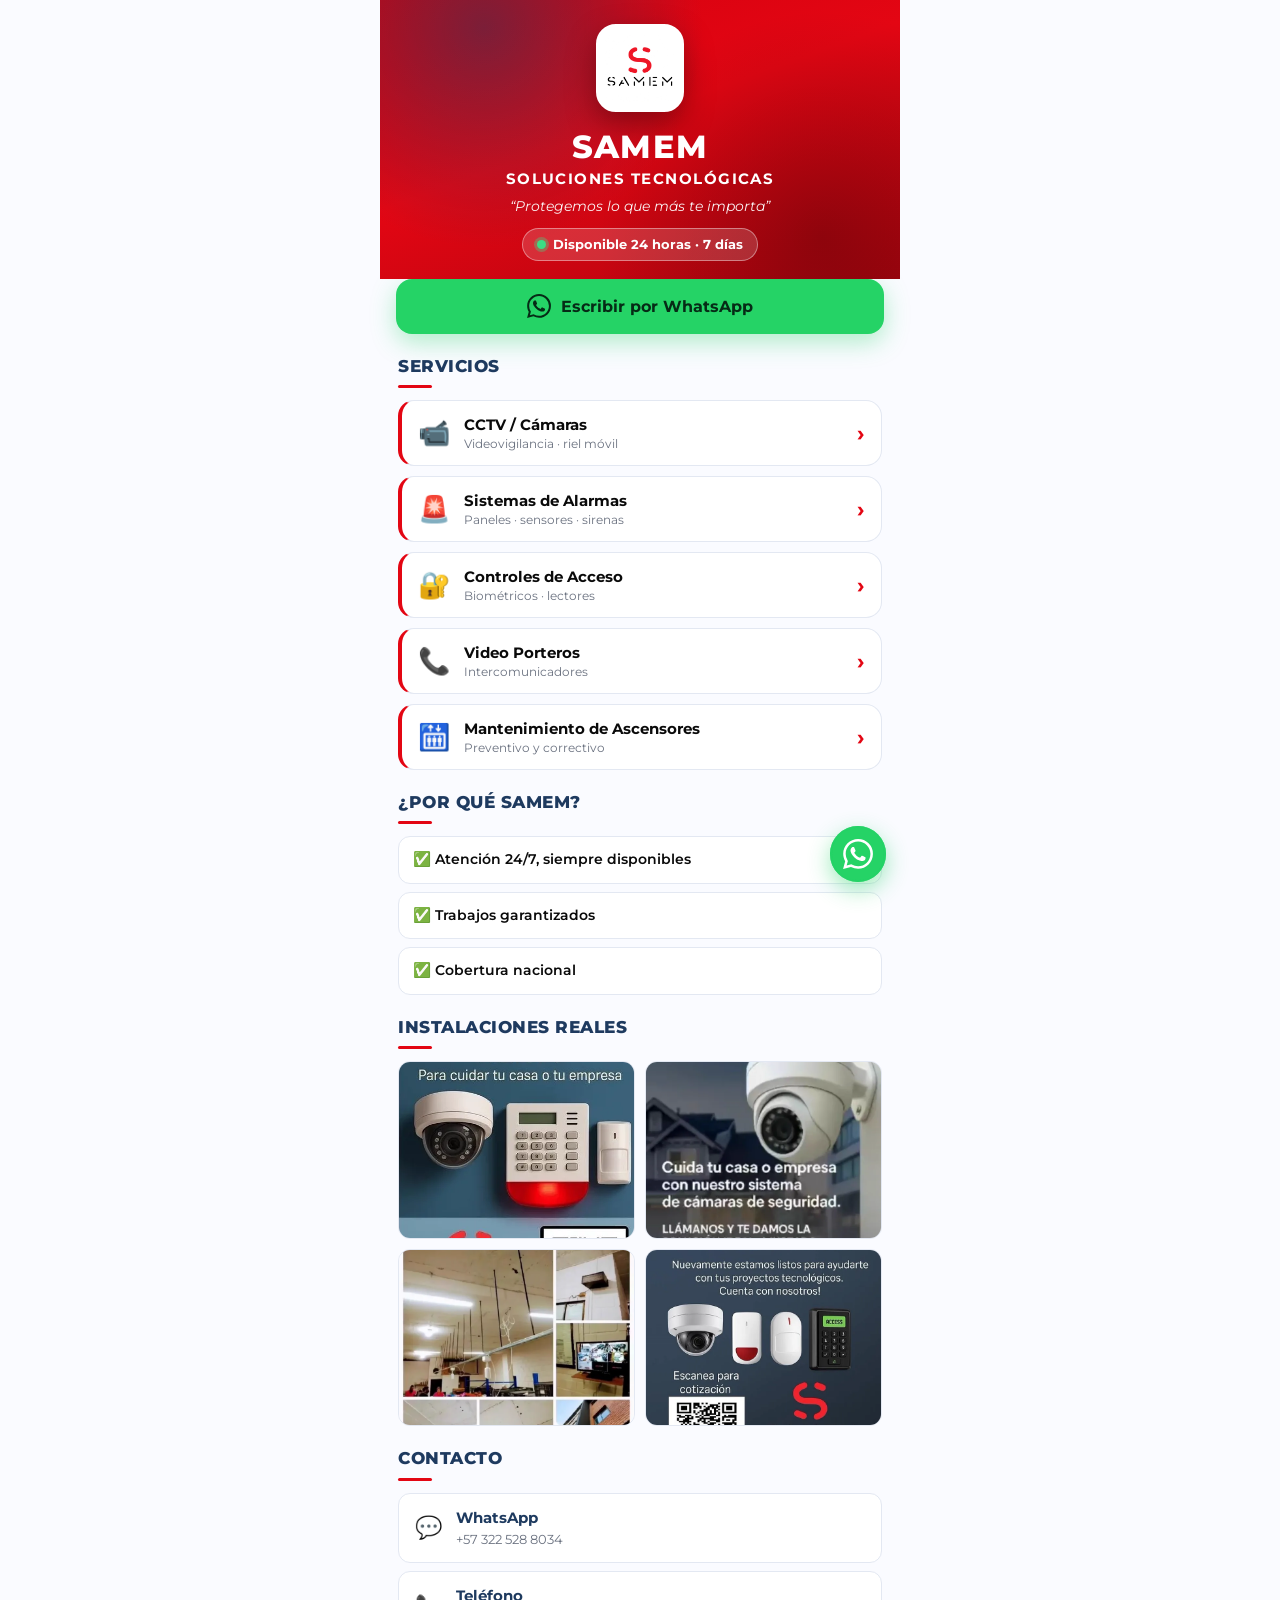
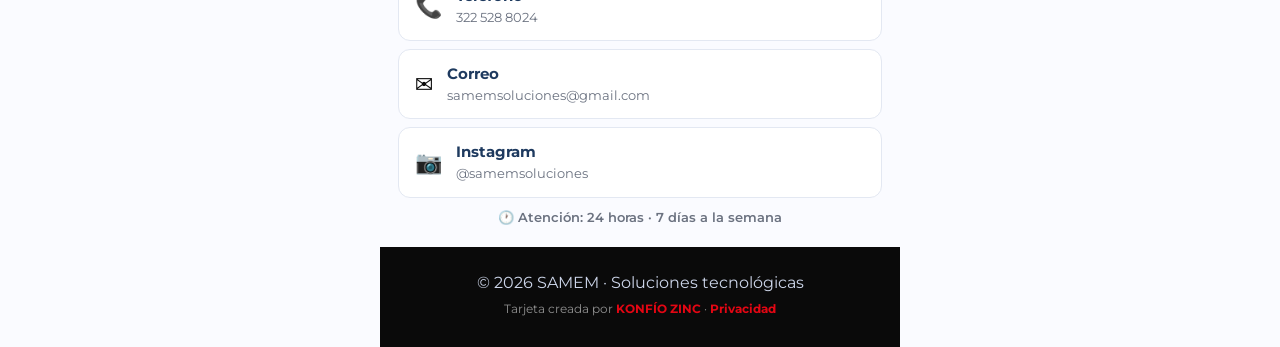
==== index.html @ 42a8dbe1 "feat: tarjeta Elite SAMEM (seguridad electronica)" ====
<!DOCTYPE html>
<html lang="es-CO">
<head>
<meta charset="UTF-8">
<meta name="viewport" content="width=device-width, initial-scale=1.0">
<meta name="theme-color" content="#E30613">
<title>SAMEM · CCTV, Alarmas, Control de Acceso y Ascensores</title>
<meta name="description" content="SAMEM: Soluciones en seguridad electrónica. CCTV, alarmas, control de acceso, video porteros y mantenimiento de ascensores. Cobertura nacional. Atención 24 horas.">
<meta name="author" content="SAMEM">
<meta name="robots" content="index, follow, max-image-preview:large">
<link rel="canonical" href="https://konfiozinc.github.io/samem/">

<!-- Open Graph -->
<meta property="og:type" content="website">
<meta property="og:site_name" content="SAMEM">
<meta property="og:locale" content="es_CO">
<meta property="og:url" content="https://konfiozinc.github.io/samem/">
<meta property="og:title" content="SAMEM · Seguridad electrónica y soluciones tecnológicas">
<meta property="og:description" content="CCTV, alarmas, control de acceso, video porteros y mantenimiento de ascensores. Cobertura nacional. Atención 24 horas.">
<meta property="og:image" content="https://konfiozinc.github.io/samem/assets/img/og-samem.png">
<meta property="og:image:width" content="1200">
<meta property="og:image:height" content="630">
<meta property="og:image:alt" content="SAMEM — Soluciones tecnológicas en seguridad electrónica">

<!-- Twitter -->
<meta name="twitter:card" content="summary_large_image">
<meta name="twitter:title" content="SAMEM · Seguridad electrónica y soluciones tecnológicas">
<meta name="twitter:description" content="CCTV, alarmas, control de acceso, video porteros y mantenimiento de ascensores. Atención 24 horas.">
<meta name="twitter:image" content="https://konfiozinc.github.io/samem/assets/img/og-samem.png">

<!-- PWA -->
<link rel="manifest" href="manifest.json">
<link rel="icon" type="image/png" href="assets/img/favicon-64.png">
<link rel="apple-touch-icon" href="assets/img/apple-touch-180.png">

<!-- JSON-LD -->
<script type="application/ld+json">
{
  "@context": "https://schema.org",
  "@type": "ProfessionalService",
  "name": "SAMEM",
  "description": "Soluciones en seguridad electrónica: CCTV, alarmas, control de acceso, video porteros y mantenimiento de ascensores.",
  "telephone": "+573225288034",
  "email": "samemsoluciones@gmail.com",
  "url": "https://konfiozinc.github.io/samem/",
  "image": "https://konfiozinc.github.io/samem/assets/img/logo.jpeg",
  "priceRange": "$$",
  "areaServed": { "@type": "Country", "name": "Colombia" },
  "openingHoursSpecification": { "@type": "OpeningHoursSpecification", "dayOfWeek": ["Monday","Tuesday","Wednesday","Thursday","Friday","Saturday","Sunday"], "opens": "00:00", "closes": "23:59" },
  "sameAs": ["https://www.instagram.com/samemsoluciones"]
}
</script>

<link rel="preconnect" href="https://fonts.googleapis.com">
<link rel="preconnect" href="https://fonts.gstatic.com" crossorigin>
<link href="https://fonts.googleapis.com/css2?family=Montserrat:wght@400;500;600;700;800&display=swap" rel="stylesheet">
<link rel="stylesheet" href="styles.css">
</head>
<body>
<a class="skip-link" href="#contenido">Saltar al contenido</a>

<main id="contenido" class="contenedor">
  <!-- ═══ HERO ═══ -->
  <header class="hero">
    <img class="logo" src="assets/img/logo.jpeg" alt="Logo de SAMEM" width="88" height="88" decoding="async">
    <h1 class="nombre">SAMEM</h1>
    <p class="tagline">Soluciones tecnológicas</p>
    <p class="lema">“Protegemos lo que más te importa”</p>
    <span class="estado"><span class="punto" aria-hidden="true"></span> Disponible 24 horas · 7 días</span>
  </header>

  <!-- ═══ CTA WhatsApp ═══ -->
  <a class="cta-wa" href="https://wa.me/573225288034?text=Hola%20Johnatan%2C%20quiero%20informaci%C3%B3n%20sobre%20los%20servicios%20de%20SAMEM" target="_blank" rel="noopener">
    <svg viewBox="0 0 24 24" aria-hidden="true"><path d="M17.472 14.382c-.297-.149-1.758-.867-2.03-.967-.273-.099-.471-.148-.67.15-.197.297-.767.966-.94 1.164-.173.199-.347.223-.644.075-.297-.15-1.255-.463-2.39-1.475-.883-.788-1.48-1.761-1.653-2.059-.173-.297-.018-.458.13-.606.134-.133.298-.347.446-.52.149-.174.198-.298.298-.497.099-.198.05-.371-.025-.52-.075-.149-.669-1.612-.916-2.207-.242-.579-.487-.5-.669-.51-.173-.008-.371-.01-.57-.01-.198 0-.52.074-.792.372-.272.297-1.04 1.016-1.04 2.479 0 1.462 1.065 2.875 1.213 3.074.149.198 2.096 3.2 5.077 4.487.709.306 1.262.489 1.694.625.712.227 1.36.195 1.871.118.571-.085 1.758-.719 2.006-1.413.248-.694.248-1.289.173-1.413-.074-.124-.272-.198-.57-.347m-5.421 7.403h-.004a9.87 9.87 0 01-5.031-1.378l-.361-.214-3.741.982.998-3.648-.235-.374a9.86 9.86 0 01-1.51-5.26c.001-5.45 4.436-9.884 9.888-9.884 2.64 0 5.122 1.03 6.988 2.898a9.825 9.825 0 012.893 6.994c-.003 5.45-4.437 9.884-9.885 9.884m8.413-18.297A11.815 11.815 0 0012.05 0C5.495 0 .16 5.335.157 11.892c0 2.096.547 4.142 1.588 5.945L.057 24l6.305-1.654a11.882 11.882 0 005.683 1.448h.005c6.554 0 11.89-5.335 11.893-11.893a11.821 11.821 0 00-3.48-8.413z"/></svg>
    Escribir por WhatsApp
  </a>

  <!-- ═══ SERVICIOS ═══ -->
  <section class="seccion" aria-labelledby="titulo-servicios">
    <h2 id="titulo-servicios" class="titulo">Servicios</h2>
    <div class="servicios">
      <button class="servicio" type="button" data-servicio="cctv">
        <span class="ico" aria-hidden="true">📹</span>
        <span class="txt"><strong>CCTV / Cámaras</strong><small>Videovigilancia · riel móvil</small></span>
        <span class="chev" aria-hidden="true">›</span>
      </button>
      <button class="servicio" type="button" data-servicio="alarma">
        <span class="ico" aria-hidden="true">🚨</span>
        <span class="txt"><strong>Sistemas de Alarmas</strong><small>Paneles · sensores · sirenas</small></span>
        <span class="chev" aria-hidden="true">›</span>
      </button>
      <button class="servicio" type="button" data-servicio="acceso">
        <span class="ico" aria-hidden="true">🔐</span>
        <span class="txt"><strong>Controles de Acceso</strong><small>Biométricos · lectores</small></span>
        <span class="chev" aria-hidden="true">›</span>
      </button>
      <button class="servicio" type="button" data-servicio="portero">
        <span class="ico" aria-hidden="true">📞</span>
        <span class="txt"><strong>Video Porteros</strong><small>Intercomunicadores</small></span>
        <span class="chev" aria-hidden="true">›</span>
      </button>
      <button class="servicio" type="button" data-servicio="ascensor">
        <span class="ico" aria-hidden="true">🛗</span>
        <span class="txt"><strong>Mantenimiento de Ascensores</strong><small>Preventivo y correctivo</small></span>
        <span class="chev" aria-hidden="true">›</span>
      </button>
    </div>
  </section>

  <!-- ═══ POR QUÉ ELEGIRNOS ═══ -->
  <section class="seccion" aria-labelledby="titulo-porque">
    <h2 id="titulo-porque" class="titulo">¿Por qué SAMEM?</h2>
    <ul class="porque">
      <li>✅ Atención 24/7, siempre disponibles</li>
      <li>✅ Trabajos garantizados</li>
      <li>✅ Cobertura nacional</li>
    </ul>
  </section>

  <!-- ═══ GALERÍA ═══ -->
  <section class="seccion" aria-labelledby="titulo-galeria">
    <h2 id="titulo-galeria" class="titulo">Instalaciones reales</h2>
    <div class="galeria">
      <img src="assets/img/servicio-cctv.webp" alt="Instalación de cámaras de seguridad SAMEM" loading="lazy" width="800" height="600">
      <img src="assets/img/servicio-alarma.webp" alt="Sistema de alarmas SAMEM" loading="lazy" width="800" height="600">
      <img src="assets/img/servicio-acceso.webp" alt="Control de acceso SAMEM" loading="lazy" width="800" height="600">
      <img src="assets/img/servicio-portero.webp" alt="Video portero SAMEM" loading="lazy" width="800" height="600">
    </div>
  </section>

  <!-- ═══ CONTACTO ═══ -->
  <section class="seccion" aria-labelledby="titulo-contacto">
    <h2 id="titulo-contacto" class="titulo">Contacto</h2>
    <div class="contacto">
      <a class="fila" href="https://wa.me/573225288034?text=Hola%20Johnatan%2C%20quiero%20informaci%C3%B3n%20sobre%20los%20servicios%20de%20SAMEM" target="_blank" rel="noopener">
        <span class="ico" aria-hidden="true">💬</span><span><strong>WhatsApp</strong><small>+57 322 528 8034</small></span>
      </a>
      <a class="fila" href="tel:+573225288024">
        <span class="ico" aria-hidden="true">📞</span><span><strong>Teléfono</strong><small>322 528 8024</small></span>
      </a>
      <a class="fila" href="mailto:samemsoluciones@gmail.com">
        <span class="ico" aria-hidden="true">✉️</span><span><strong>Correo</strong><small>samemsoluciones@gmail.com</small></span>
      </a>
      <a class="fila" href="https://www.instagram.com/samemsoluciones" target="_blank" rel="noopener">
        <span class="ico" aria-hidden="true">📷</span><span><strong>Instagram</strong><small>@samemsoluciones</small></span>
      </a>
    </div>
    <p class="horario">🕐 Atención: 24 horas · 7 días a la semana</p>
  </section>

  <!-- ═══ FOOTER ═══ -->
  <footer class="footer">
    <p>© <span id="anio"></span> SAMEM · Soluciones tecnológicas</p>
    <p class="konfio">Tarjeta creada por <a href="https://konfiozinc.github.io/card/" target="_blank" rel="noopener">KONFÍO ZINC</a> · <a href="privacidad.html">Privacidad</a></p>
  </footer>
</main>

<!-- ═══ WHATSAPP FLOTANTE ═══ -->
<div class="wa-ancla">
  <a class="wa" href="https://wa.me/573225288034?text=Hola%20Johnatan%2C%20quiero%20informaci%C3%B3n%20sobre%20los%20servicios%20de%20SAMEM" target="_blank" rel="noopener" aria-label="Contactar por WhatsApp">
    <svg viewBox="0 0 24 24" aria-hidden="true"><path d="M17.472 14.382c-.297-.149-1.758-.867-2.03-.967-.273-.099-.471-.148-.67.15-.197.297-.767.966-.94 1.164-.173.199-.347.223-.644.075-.297-.15-1.255-.463-2.39-1.475-.883-.788-1.48-1.761-1.653-2.059-.173-.297-.018-.458.13-.606.134-.133.298-.347.446-.52.149-.174.198-.298.298-.497.099-.198.05-.371-.025-.52-.075-.149-.669-1.612-.916-2.207-.242-.579-.487-.5-.669-.51-.173-.008-.371-.01-.57-.01-.198 0-.52.074-.792.372-.272.297-1.04 1.016-1.04 2.479 0 1.462 1.065 2.875 1.213 3.074.149.198 2.096 3.2 5.077 4.487.709.306 1.262.489 1.694.625.712.227 1.36.195 1.871.118.571-.085 1.758-.719 2.006-1.413.248-.694.248-1.289.173-1.413-.074-.124-.272-.198-.57-.347m-5.421 7.403h-.004a9.87 9.87 0 01-5.031-1.378l-.361-.214-3.741.982.998-3.648-.235-.374a9.86 9.86 0 01-1.51-5.26c.001-5.45 4.436-9.884 9.888-9.884 2.64 0 5.122 1.03 6.988 2.898a9.825 9.825 0 012.893 6.994c-.003 5.45-4.437 9.884-9.885 9.884m8.413-18.297A11.815 11.815 0 0012.05 0C5.495 0 .16 5.335.157 11.892c0 2.096.547 4.142 1.588 5.945L.057 24l6.305-1.654a11.882 11.882 0 005.683 1.448h.005c6.554 0 11.89-5.335 11.893-11.893a11.821 11.821 0 00-3.48-8.413z"/></svg>
  </a>
</div>

<!-- ═══ MODAL ═══ -->
<div class="overlay" id="overlay" role="dialog" aria-modal="true" aria-label="Detalle del servicio">
  <div class="sheet">
    <button class="cerrar" id="btnCerrar" type="button" aria-label="Cerrar">✕</button>
    <div id="modalBody"></div>
  </div>
</div>

<script src="app.js" defer></script>
</body>
</html>
---- styles.css ----
:root{
  --rojo:#E30613; --rojo-osc:#b0050f; --azul:#1E3A5F; --negro:#0A0A0A;
  --blanco:#FFFFFF; --gris:#6B7280; --fondo:#FAFBFF; --fondo-suave:#F1F4FB;
  --borde:#E3E8F2; --radio:16px; --t:'Montserrat',system-ui,sans-serif;
}
*{box-sizing:border-box;margin:0;padding:0}
html{scroll-behavior:smooth}
body{font-family:var(--t);background:var(--fondo);color:var(--negro);line-height:1.5;display:flex;justify-content:center}
button{font-family:var(--t)} a{text-decoration:none;color:inherit} img{max-width:100%;height:auto}
:focus-visible{outline:3px solid var(--azul);outline-offset:2px;border-radius:6px}
.skip-link{position:absolute;left:-9999px;top:0;background:var(--rojo);color:#fff;padding:10px 16px;border-radius:0 0 10px 0;z-index:100;font-weight:700}
.skip-link:focus{left:0}
.contenedor{width:100%;max-width:520px;min-height:100vh;background:var(--fondo)}

/* HERO */
.hero{position:relative;overflow:hidden;text-align:center;padding:24px 20px 18px;background:linear-gradient(160deg,#d5000f 0%,var(--rojo) 45%,var(--rojo-osc) 100%);color:#fff}
.hero::before{content:"";position:absolute;inset:0;background:radial-gradient(circle at 20% 10%,rgba(30,58,95,.5),transparent 45%),radial-gradient(circle at 85% 85%,rgba(0,0,0,.25),transparent 45%)}
.hero *{position:relative}
.logo{width:88px;height:88px;border-radius:20px;object-fit:contain;background:#fff;padding:6px;border:3px solid #fff;box-shadow:0 12px 30px rgba(0,0,0,.35)}
.nombre{font-size:2rem;font-weight:800;letter-spacing:.04em;margin-top:10px;line-height:1.1}
.tagline{font-size:.92rem;font-weight:700;letter-spacing:.1em;text-transform:uppercase;margin-top:4px}
.lema{font-style:italic;font-size:.9rem;margin-top:6px;opacity:.95}
.estado{display:inline-flex;align-items:center;gap:7px;margin-top:10px;background:rgba(255,255,255,.16);border:1px solid rgba(255,255,255,.4);padding:6px 14px;border-radius:30px;font-size:.8rem;font-weight:700}
.estado .punto{width:9px;height:9px;border-radius:50%;background:#3DDC84;box-shadow:0 0 0 3px rgba(61,220,132,.35);animation:latido 1.6s infinite}
@keyframes latido{0%,100%{opacity:1}50%{opacity:.4}}

/* CTA WhatsApp */
.cta-wa{display:flex;align-items:center;justify-content:center;gap:10px;margin:0 16px;padding:15px 18px;border-radius:16px;background:#25D366;color:#062b16;font-size:1.02rem;font-weight:700;box-shadow:0 8px 24px rgba(37,211,102,.35);transition:transform .16s}
.cta-wa:hover{transform:translateY(-1px)}
.cta-wa svg{width:24px;height:24px;fill:#062b16}

/* SECCIONES */
.seccion{padding:20px 18px 0}
.titulo{font-size:1.05rem;font-weight:800;color:var(--azul);margin-bottom:12px;text-transform:uppercase;letter-spacing:.03em}
.titulo::after{content:"";display:block;width:34px;height:3px;margin-top:6px;background:var(--rojo);border-radius:2px}

/* SERVICIOS */
.servicios{display:flex;flex-direction:column;gap:10px}
.servicio{display:flex;align-items:center;gap:14px;width:100%;text-align:left;background:#fff;border:1px solid var(--borde);border-left:4px solid var(--rojo);border-radius:var(--radio);padding:14px 16px;cursor:pointer;color:var(--negro);transition:transform .16s,box-shadow .16s}
.servicio:hover{transform:translateY(-2px);box-shadow:0 10px 24px rgba(0,0,0,.08)}
.servicio .ico{font-size:26px;flex-shrink:0}
.servicio .txt{flex:1;display:flex;flex-direction:column;gap:2px}
.servicio .txt strong{font-size:.95rem}
.servicio .txt small{font-size:.78rem;color:var(--gris)}
.servicio .chev{color:var(--rojo);font-size:1.4rem;font-weight:700}

/* POR QUÉ */
.porque{list-style:none;display:flex;flex-direction:column;gap:8px}
.porque li{background:#fff;border:1px solid var(--borde);border-radius:12px;padding:12px 14px;font-size:.9rem;font-weight:600}

/* GALERÍA */
.galeria{display:grid;grid-template-columns:1fr 1fr;gap:10px}
.galeria img{width:100%;aspect-ratio:4/3;object-fit:cover;border-radius:12px;border:1px solid var(--borde)}

/* CONTACTO */
.contacto{display:flex;flex-direction:column;gap:8px}
.fila{display:flex;align-items:center;gap:14px;background:#fff;border:1px solid var(--borde);border-radius:12px;padding:13px 16px;transition:transform .16s,box-shadow .16s}
.fila:hover{transform:translateY(-2px);box-shadow:0 8px 20px rgba(0,0,0,.07)}
.fila .ico{font-size:22px;flex-shrink:0}
.fila span{display:flex;flex-direction:column;gap:1px}
.fila strong{font-size:.92rem;color:var(--azul)}
.fila small{font-size:.8rem;color:var(--gris)}
.horario{text-align:center;font-size:.82rem;color:var(--gris);margin-top:10px;font-weight:600}

/* FOOTER */
.footer{text-align:center;padding:24px 18px 28px;margin-top:20px;background:var(--negro);color:#cdd6ea}
.footer .konfio{margin-top:6px;font-size:.74rem;color:rgba(255,255,255,.55)}
.footer .konfio a{color:var(--rojo);font-weight:700}

/* WhatsApp flotante — anclado al contenedor */
.wa-ancla{position:fixed;left:50%;width:min(520px,100vw);transform:translateX(-50%);bottom:calc(18px + env(safe-area-inset-bottom,0px));display:flex;justify-content:flex-end;padding-right:14px;z-index:60;pointer-events:none}
.wa{position:relative;flex:0 0 auto;width:56px;height:56px;border-radius:50%;background:#25D366;display:flex;align-items:center;justify-content:center;box-shadow:0 8px 22px rgba(37,211,102,.45);pointer-events:auto}
.wa svg{width:30px;height:30px;fill:#fff}
.wa::before,.wa::after{content:"";position:absolute;inset:0;border-radius:50%;border:2px solid rgba(37,211,102,.6);animation:anillo 2.2s ease-out infinite}
.wa::after{animation-delay:1.1s;border-color:rgba(37,211,102,.4)}
@keyframes anillo{0%{transform:scale(1);opacity:.8}100%{transform:scale(1.8);opacity:0}}

/* MODAL */
.overlay{position:fixed;inset:0;z-index:200;background:rgba(10,10,10,.76);display:none;align-items:flex-end;justify-content:center;backdrop-filter:blur(4px)}
.overlay.activo{display:flex}
.sheet{width:100%;max-width:520px;max-height:88vh;overflow-y:auto;background:#fff;border-top:3px solid var(--rojo);border-radius:22px 22px 0 0;padding:18px 18px 30px;animation:subir .3s ease;position:relative}
@keyframes subir{from{transform:translateY(100%)}to{transform:translateY(0)}}
.sheet .cerrar{position:absolute;top:14px;right:14px;background:var(--fondo-suave);border:none;border-radius:50%;width:34px;height:34px;font-size:1rem;cursor:pointer;color:var(--gris);z-index:5}
.sheet h3{font-size:1.25rem;color:var(--azul);margin:10px 0 6px}
.sheet .modal-img{width:100%;aspect-ratio:4/3;object-fit:cover;border-radius:14px;border:1px solid var(--borde);margin:6px 0 12px}
.sheet .desc{font-size:.9rem;color:var(--gris);line-height:1.55}
.sheet .puntos{margin:12px 0 16px;list-style:none}
.sheet .puntos li{position:relative;padding:5px 0 5px 20px;font-size:.88rem}
.sheet .puntos li::before{content:"◆";position:absolute;left:0;color:var(--rojo);font-size:.7rem;top:8px}
.boton-wa{display:flex;align-items:center;justify-content:center;gap:8px;background:#25D366;color:#062b16;padding:13px 18px;border-radius:14px;font-weight:700;font-size:.95rem;box-shadow:0 6px 16px rgba(37,211,102,.3)}

@media(min-width:768px){ .overlay{align-items:center;padding:20px} .sheet{border-radius:22px;border:1px solid var(--borde)} }
@media(prefers-reduced-motion:reduce){ *{animation:none!important;transition:none!important} }
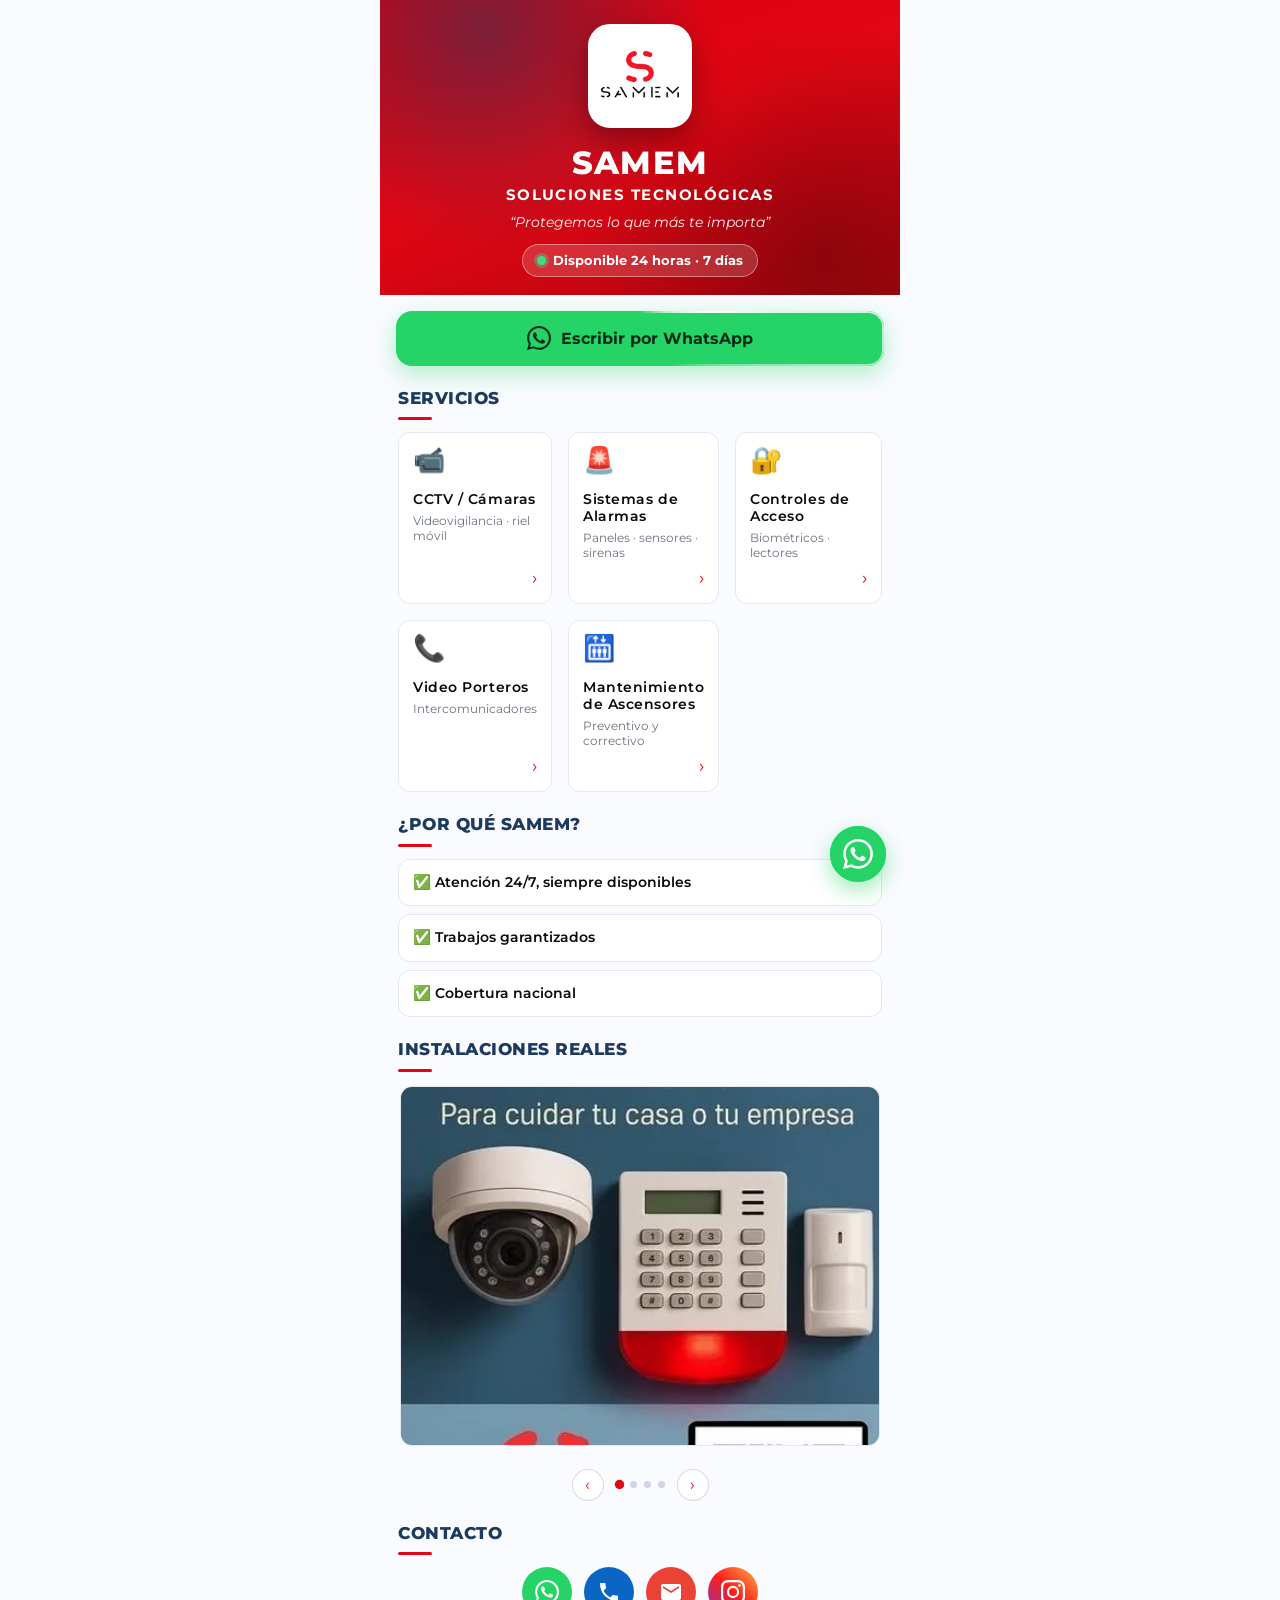
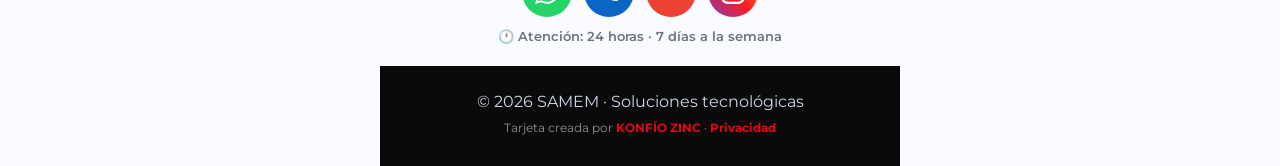
==== commit 9f539afa: "feat: servicios en grid 2 col, carrusel dinamico, botones contacto compactos y logo/CTA con efectos" ====
--- a/index.html
+++ b/index.html
@@ -62,7 +62,7 @@
 <main id="contenido" class="contenedor">
   <!-- ═══ HERO ═══ -->
   <header class="hero">
-    <img class="logo" src="assets/img/logo.jpeg" alt="Logo de SAMEM" width="88" height="88" decoding="async">
+    <img class="logo" src="assets/img/logo.jpeg" alt="Logo de SAMEM" decoding="async">
     <h1 class="nombre">SAMEM</h1>
     <p class="tagline">Soluciones tecnológicas</p>
     <p class="lema">“Protegemos lo que más te importa”</p>
@@ -81,28 +81,33 @@
     <div class="servicios">
       <button class="servicio" type="button" data-servicio="cctv">
         <span class="ico" aria-hidden="true">📹</span>
-        <span class="txt"><strong>CCTV / Cámaras</strong><small>Videovigilancia · riel móvil</small></span>
-        <span class="chev" aria-hidden="true">›</span>
+        <span class="nombre">CCTV / Cámaras</span>
+        <span class="desc">Videovigilancia · riel móvil</span>
+        <span class="flecha" aria-hidden="true">›</span>
       </button>
       <button class="servicio" type="button" data-servicio="alarma">
         <span class="ico" aria-hidden="true">🚨</span>
-        <span class="txt"><strong>Sistemas de Alarmas</strong><small>Paneles · sensores · sirenas</small></span>
-        <span class="chev" aria-hidden="true">›</span>
+        <span class="nombre">Sistemas de Alarmas</span>
+        <span class="desc">Paneles · sensores · sirenas</span>
+        <span class="flecha" aria-hidden="true">›</span>
       </button>
       <button class="servicio" type="button" data-servicio="acceso">
         <span class="ico" aria-hidden="true">🔐</span>
-        <span class="txt"><strong>Controles de Acceso</strong><small>Biométricos · lectores</small></span>
-        <span class="chev" aria-hidden="true">›</span>
+        <span class="nombre">Controles de Acceso</span>
+        <span class="desc">Biométricos · lectores</span>
+        <span class="flecha" aria-hidden="true">›</span>
       </button>
       <button class="servicio" type="button" data-servicio="portero">
         <span class="ico" aria-hidden="true">📞</span>
-        <span class="txt"><strong>Video Porteros</strong><small>Intercomunicadores</small></span>
-        <span class="chev" aria-hidden="true">›</span>
+        <span class="nombre">Video Porteros</span>
+        <span class="desc">Intercomunicadores</span>
+        <span class="flecha" aria-hidden="true">›</span>
       </button>
       <button class="servicio" type="button" data-servicio="ascensor">
         <span class="ico" aria-hidden="true">🛗</span>
-        <span class="txt"><strong>Mantenimiento de Ascensores</strong><small>Preventivo y correctivo</small></span>
-        <span class="chev" aria-hidden="true">›</span>
+        <span class="nombre">Mantenimiento de Ascensores</span>
+        <span class="desc">Preventivo y correctivo</span>
+        <span class="flecha" aria-hidden="true">›</span>
       </button>
     </div>
   </section>
@@ -117,32 +122,39 @@
     </ul>
   </section>
 
-  <!-- ═══ GALERÍA ═══ -->
+  <!-- ═══ GALERÍA (CARRUSEL) ═══ -->
   <section class="seccion" aria-labelledby="titulo-galeria">
     <h2 id="titulo-galeria" class="titulo">Instalaciones reales</h2>
-    <div class="galeria">
-      <img src="assets/img/servicio-cctv.webp" alt="Instalación de cámaras de seguridad SAMEM" loading="lazy" width="800" height="600">
-      <img src="assets/img/servicio-alarma.webp" alt="Sistema de alarmas SAMEM" loading="lazy" width="800" height="600">
-      <img src="assets/img/servicio-acceso.webp" alt="Control de acceso SAMEM" loading="lazy" width="800" height="600">
-      <img src="assets/img/servicio-portero.webp" alt="Video portero SAMEM" loading="lazy" width="800" height="600">
+    <div class="carrusel" data-carrusel>
+      <div class="carrusel-track" data-track>
+        <div class="slide"><img src="assets/img/servicio-cctv.webp" alt="Instalación de cámaras de seguridad SAMEM" loading="lazy" width="800" height="600"></div>
+        <div class="slide"><img src="assets/img/servicio-alarma.webp" alt="Sistema de alarmas SAMEM" loading="lazy" width="800" height="600"></div>
+        <div class="slide"><img src="assets/img/servicio-acceso.webp" alt="Control de acceso SAMEM" loading="lazy" width="800" height="600"></div>
+        <div class="slide"><img src="assets/img/servicio-portero.webp" alt="Video portero SAMEM" loading="lazy" width="800" height="600"></div>
+      </div>
+      <div class="carrusel-nav">
+        <button class="carrusel-arrow prev" data-prev type="button" aria-label="Imagen anterior">‹</button>
+        <div class="carrusel-dots" data-dots></div>
+        <button class="carrusel-arrow next" data-next type="button" aria-label="Imagen siguiente">›</button>
+      </div>
     </div>
   </section>
 
   <!-- ═══ CONTACTO ═══ -->
   <section class="seccion" aria-labelledby="titulo-contacto">
     <h2 id="titulo-contacto" class="titulo">Contacto</h2>
-    <div class="contacto">
-      <a class="fila" href="https://wa.me/573225288034?text=Hola%20Johnatan%2C%20quiero%20informaci%C3%B3n%20sobre%20los%20servicios%20de%20SAMEM" target="_blank" rel="noopener">
-        <span class="ico" aria-hidden="true">💬</span><span><strong>WhatsApp</strong><small>+57 322 528 8034</small></span>
+    <div class="contacto-botones">
+      <a class="btn-contacto whatsapp" href="https://wa.me/573225288034?text=Hola%20Johnatan%2C%20quiero%20informaci%C3%B3n%20sobre%20los%20servicios%20de%20SAMEM" target="_blank" rel="noopener" aria-label="Contactar por WhatsApp" title="WhatsApp">
+        <svg viewBox="0 0 24 24" aria-hidden="true"><path d="M17.472 14.382c-.297-.149-1.758-.867-2.03-.967-.273-.099-.471-.148-.67.15-.197.297-.767.966-.94 1.164-.173.199-.347.223-.644.075-.297-.15-1.255-.463-2.39-1.475-.883-.788-1.48-1.761-1.653-2.059-.173-.297-.018-.458.13-.606.134-.133.298-.347.446-.52.149-.174.198-.298.298-.497.099-.198.05-.371-.025-.52-.075-.149-.669-1.612-.916-2.207-.242-.579-.487-.5-.669-.51-.173-.008-.371-.01-.57-.01-.198 0-.52.074-.792.372-.272.297-1.04 1.016-1.04 2.479 0 1.462 1.065 2.875 1.213 3.074.149.198 2.096 3.2 5.077 4.487.709.306 1.262.489 1.694.625.712.227 1.36.195 1.871.118.571-.085 1.758-.719 2.006-1.413.248-.694.248-1.289.173-1.413-.074-.124-.272-.198-.57-.347m-5.421 7.403h-.004a9.87 9.87 0 01-5.031-1.378l-.361-.214-3.741.982.998-3.648-.235-.374a9.86 9.86 0 01-1.51-5.26c.001-5.45 4.436-9.884 9.888-9.884 2.64 0 5.122 1.03 6.988 2.898a9.825 9.825 0 012.893 6.994c-.003 5.45-4.437 9.884-9.885 9.884m8.413-18.297A11.815 11.815 0 0012.05 0C5.495 0 .16 5.335.157 11.892c0 2.096.547 4.142 1.588 5.945L.057 24l6.305-1.654a11.882 11.882 0 005.683 1.448h.005c6.554 0 11.89-5.335 11.893-11.893a11.821 11.821 0 00-3.48-8.413z"/></svg>
       </a>
-      <a class="fila" href="tel:+573225288024">
-        <span class="ico" aria-hidden="true">📞</span><span><strong>Teléfono</strong><small>322 528 8024</small></span>
+      <a class="btn-contacto telefono" href="tel:+573225288024" aria-label="Llamar por teléfono" title="Llamar">
+        <svg viewBox="0 0 24 24" aria-hidden="true"><path d="M6.62 10.79c1.44 2.83 3.76 5.14 6.59 6.59l2.2-2.2c.27-.27.67-.36 1.02-.24 1.12.37 2.33.57 3.57.57.55 0 1 .45 1 1V20c0 .55-.45 1-1 1-9.39 0-17-7.61-17-17 0-.55.45-1 1-1h3.5c.55 0 1 .45 1 1 0 1.25.2 2.45.57 3.57.11.35.03.74-.25 1.02l-2.2 2.2z"/></svg>
       </a>
-      <a class="fila" href="mailto:samemsoluciones@gmail.com">
-        <span class="ico" aria-hidden="true">✉️</span><span><strong>Correo</strong><small>samemsoluciones@gmail.com</small></span>
+      <a class="btn-contacto correo" href="mailto:samemsoluciones@gmail.com" aria-label="Enviar correo electrónico" title="Correo">
+        <svg viewBox="0 0 24 24" aria-hidden="true"><path d="M20 4H4c-1.1 0-2 .9-2 2v12c0 1.1.9 2 2 2h16c1.1 0 2-.9 2-2V6c0-1.1-.9-2-2-2zm0 4-8 5-8-5V6l8 5 8-5v2z"/></svg>
       </a>
-      <a class="fila" href="https://www.instagram.com/samemsoluciones" target="_blank" rel="noopener">
-        <span class="ico" aria-hidden="true">📷</span><span><strong>Instagram</strong><small>@samemsoluciones</small></span>
+      <a class="btn-contacto instagram" href="https://www.instagram.com/samemsoluciones" target="_blank" rel="noopener" aria-label="Ver Instagram" title="Instagram">
+        <svg viewBox="0 0 24 24" aria-hidden="true"><path d="M12 2.163c3.204 0 3.584.012 4.85.07 3.252.148 4.771 1.691 4.919 4.919.058 1.265.069 1.645.069 4.849 0 3.205-.012 3.584-.069 4.849-.149 3.225-1.664 4.771-4.919 4.919-1.266.058-1.644.07-4.85.07-3.204 0-3.584-.012-4.849-.07-3.26-.149-4.771-1.699-4.919-4.92-.058-1.265-.07-1.644-.07-4.849 0-3.204.013-3.583.07-4.849.149-3.227 1.664-4.771 4.919-4.919 1.266-.057 1.645-.069 4.849-.069zM12 0C8.741 0 8.333.014 7.053.072 2.695.272.273 2.69.073 7.052.014 8.333 0 8.741 0 12c0 3.259.014 3.668.072 4.948.2 4.358 2.618 6.78 6.98 6.98C8.333 23.986 8.741 24 12 24c3.259 0 3.668-.014 4.948-.072 4.354-.2 6.782-2.618 6.979-6.98.059-1.28.073-1.689.073-4.948 0-3.259-.014-3.667-.072-4.947-.196-4.354-2.617-6.78-6.979-6.98C15.668.014 15.259 0 12 0zm0 5.838a6.162 6.162 0 100 12.324 6.162 6.162 0 000-12.324zM12 16a4 4 0 110-8 4 4 0 010 8zm6.406-11.845a1.44 1.44 0 100 2.881 1.44 1.44 0 000-2.881z"/></svg>
       </a>
     </div>
     <p class="horario">🕐 Atención: 24 horas · 7 días a la semana</p>
--- a/styles.css
+++ b/styles.css
@@ -16,7 +16,8 @@
 .hero{position:relative;overflow:hidden;text-align:center;padding:24px 20px 18px;background:linear-gradient(160deg,#d5000f 0%,var(--rojo) 45%,var(--rojo-osc) 100%);color:#fff}
 .hero::before{content:"";position:absolute;inset:0;background:radial-gradient(circle at 20% 10%,rgba(30,58,95,.5),transparent 45%),radial-gradient(circle at 85% 85%,rgba(0,0,0,.25),transparent 45%)}
 .hero *{position:relative}
-.logo{width:88px;height:88px;border-radius:20px;object-fit:contain;background:#fff;padding:6px;border:3px solid #fff;box-shadow:0 12px 30px rgba(0,0,0,.35)}
+.logo{width:104px;height:104px;border-radius:22px;object-fit:contain;background:#fff;padding:7px;border:3px solid #fff;box-shadow:0 12px 30px rgba(0,0,0,.35),0 0 0 0 rgba(255,255,255,.5);animation:resaltar 3s ease-in-out infinite}
+@keyframes resaltar{0%,100%{box-shadow:0 12px 30px rgba(0,0,0,.35),0 0 0 0 rgba(255,255,255,.5)}50%{box-shadow:0 14px 34px rgba(0,0,0,.4),0 0 0 10px rgba(255,255,255,.12)}}
 .nombre{font-size:2rem;font-weight:800;letter-spacing:.04em;margin-top:10px;line-height:1.1}
 .tagline{font-size:.92rem;font-weight:700;letter-spacing:.1em;text-transform:uppercase;margin-top:4px}
 .lema{font-style:italic;font-size:.9rem;margin-top:6px;opacity:.95}
@@ -25,7 +26,10 @@
 @keyframes latido{0%,100%{opacity:1}50%{opacity:.4}}
 
 /* CTA WhatsApp */
-.cta-wa{display:flex;align-items:center;justify-content:center;gap:10px;margin:0 16px;padding:15px 18px;border-radius:16px;background:#25D366;color:#062b16;font-size:1.02rem;font-weight:700;box-shadow:0 8px 24px rgba(37,211,102,.35);transition:transform .16s}
+.cta-wa{position:relative;display:flex;align-items:center;justify-content:center;gap:10px;margin:16px 16px 0;padding:15px 18px;border-radius:16px;background:#25D366;color:#062b16;font-size:1.02rem;font-weight:700;box-shadow:0 8px 24px rgba(37,211,102,.35);transition:transform .16s}
+.cta-wa::before{content:"";position:absolute;inset:0;border-radius:16px;padding:2px;background:conic-gradient(from var(--angulo),transparent 0deg,#fff 70deg,transparent 130deg);-webkit-mask:linear-gradient(#fff 0 0) content-box,linear-gradient(#fff 0 0);-webkit-mask-composite:xor;mask:linear-gradient(#fff 0 0) content-box,linear-gradient(#fff 0 0);mask-composite:exclude;animation:girar-borde 3s linear infinite;pointer-events:none}
+@property --angulo{syntax:'<angle>';initial-value:0deg;inherits:false}
+@keyframes girar-borde{to{--angulo:360deg}}
 .cta-wa:hover{transform:translateY(-1px)}
 .cta-wa svg{width:24px;height:24px;fill:#062b16}
 
@@ -35,31 +39,41 @@
 .titulo::after{content:"";display:block;width:34px;height:3px;margin-top:6px;background:var(--rojo);border-radius:2px}
 
 /* SERVICIOS */
-.servicios{display:flex;flex-direction:column;gap:10px}
-.servicio{display:flex;align-items:center;gap:14px;width:100%;text-align:left;background:#fff;border:1px solid var(--borde);border-left:4px solid var(--rojo);border-radius:var(--radio);padding:14px 16px;cursor:pointer;color:var(--negro);transition:transform .16s,box-shadow .16s}
-.servicio:hover{transform:translateY(-2px);box-shadow:0 10px 24px rgba(0,0,0,.08)}
-.servicio .ico{font-size:26px;flex-shrink:0}
-.servicio .txt{flex:1;display:flex;flex-direction:column;gap:2px}
-.servicio .txt strong{font-size:.95rem}
-.servicio .txt small{font-size:.78rem;color:var(--gris)}
-.servicio .chev{color:var(--rojo);font-size:1.4rem;font-weight:700}
+.servicios{display:grid;grid-template-columns:repeat(2,1fr);gap:12px;padding:0}
+.servicio{display:flex;flex-direction:column;gap:6px;text-align:left;background:#fff;border:1px solid var(--borde);border-radius:12px;padding:14px 14px;cursor:pointer;color:var(--negro);transition:transform .16s,box-shadow .16s}
+.servicio:hover{transform:translateY(-2px);box-shadow:0 4px 12px rgba(0,0,0,.1)}
+.servicio .ico{font-size:26px;line-height:1;margin-bottom:2px}
+.servicio .nombre{font-size:.86rem;font-weight:600;color:#0A0A0A;line-height:1.25}
+.servicio .desc{font-size:.72rem;color:var(--gris);line-height:1.3}
+.servicio .flecha{font-size:18px;color:var(--rojo);margin-top:auto;align-self:flex-end}
+@media(min-width:768px){ .servicios{grid-template-columns:repeat(3,1fr);gap:16px} }
 
 /* POR QUÉ */
 .porque{list-style:none;display:flex;flex-direction:column;gap:8px}
 .porque li{background:#fff;border:1px solid var(--borde);border-radius:12px;padding:12px 14px;font-size:.9rem;font-weight:600}
 
-/* GALERÍA */
-.galeria{display:grid;grid-template-columns:1fr 1fr;gap:10px}
-.galeria img{width:100%;aspect-ratio:4/3;object-fit:cover;border-radius:12px;border:1px solid var(--borde)}
+/* GALERÍA — CARRUSEL */
+.carrusel{position:relative}
+.carrusel-track{display:flex;overflow-x:auto;scroll-snap-type:x mandatory;-webkit-overflow-scrolling:touch;gap:10px;padding:2px 2px 6px;scrollbar-width:none}
+.carrusel-track::-webkit-scrollbar{display:none}
+.carrusel-track .slide{flex:0 0 100%;scroll-snap-align:center}
+.carrusel-track .slide img{width:100%;aspect-ratio:4/3;object-fit:cover;border-radius:12px;border:1px solid var(--borde)}
+.carrusel-nav{display:flex;align-items:center;justify-content:center;gap:12px;margin-top:10px}
+.carrusel-arrow{width:32px;height:32px;flex-shrink:0;display:grid;place-items:center;border-radius:50%;border:1px solid rgba(0,0,0,.15);background:#fff;color:var(--rojo);cursor:pointer;font-size:16px;line-height:1}
+.carrusel-arrow:hover{background:var(--fondo-suave)}
+.carrusel-dots{display:flex;gap:7px}
+.carrusel-dots .dot{width:7px;height:7px;border-radius:50%;background:#cdd5e6;border:none;padding:0;cursor:pointer;transition:background .2s,transform .2s}
+.carrusel-dots .dot.active{background:var(--rojo);transform:scale(1.35)}
 
-/* CONTACTO */
-.contacto{display:flex;flex-direction:column;gap:8px}
-.fila{display:flex;align-items:center;gap:14px;background:#fff;border:1px solid var(--borde);border-radius:12px;padding:13px 16px;transition:transform .16s,box-shadow .16s}
-.fila:hover{transform:translateY(-2px);box-shadow:0 8px 20px rgba(0,0,0,.07)}
-.fila .ico{font-size:22px;flex-shrink:0}
-.fila span{display:flex;flex-direction:column;gap:1px}
-.fila strong{font-size:.92rem;color:var(--azul)}
-.fila small{font-size:.8rem;color:var(--gris)}
+/* CONTACTO — botones pequeños horizontales */
+.contacto-botones{display:flex;justify-content:center;gap:12px}
+.btn-contacto{display:flex;align-items:center;justify-content:center;width:50px;height:50px;border-radius:50%;border:none;color:#fff;cursor:pointer;text-decoration:none;transition:transform .2s,box-shadow .2s;flex-shrink:0}
+.btn-contacto:hover{transform:translateY(-2px);box-shadow:0 4px 12px rgba(0,0,0,.15)}
+.btn-contacto svg{width:24px;height:24px;fill:#fff}
+.btn-contacto.whatsapp{background:#25D366}
+.btn-contacto.telefono{background:#0A66C2}
+.btn-contacto.correo{background:#EA4335}
+.btn-contacto.instagram{background:linear-gradient(45deg,#833AB4,#FD1D1D,#FCB045)}
 .horario{text-align:center;font-size:.82rem;color:var(--gris);margin-top:10px;font-weight:600}
 
 /* FOOTER */
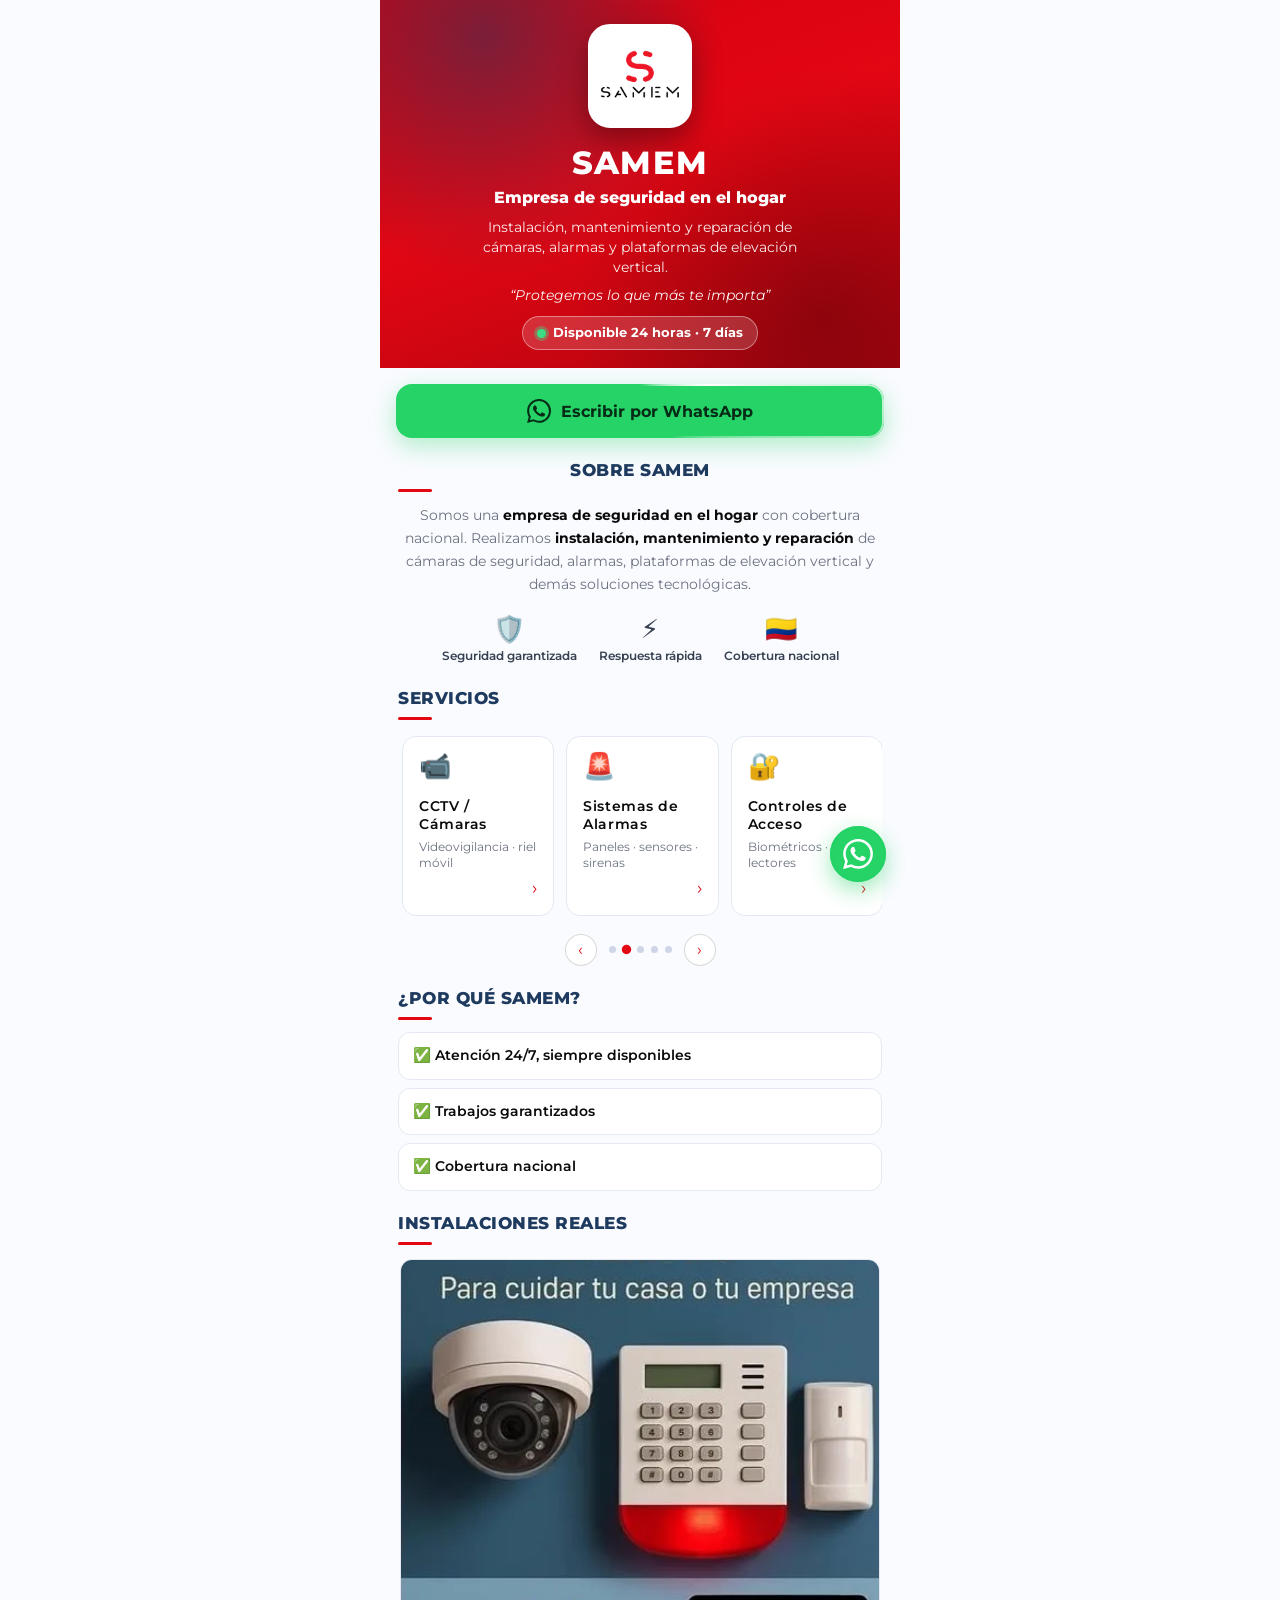
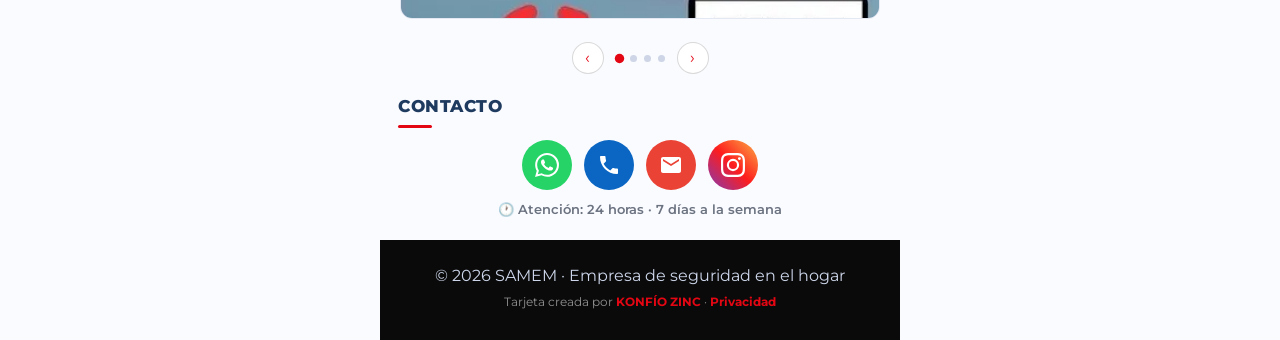
==== commit 76fbeec0: "feat: posicionamiento 'seguridad en el hogar' + carrusel dinamico de servicios" ====
--- a/index.html
+++ b/index.html
@@ -4,8 +4,8 @@
 <meta charset="UTF-8">
 <meta name="viewport" content="width=device-width, initial-scale=1.0">
 <meta name="theme-color" content="#E30613">
-<title>SAMEM · CCTV, Alarmas, Control de Acceso y Ascensores</title>
-<meta name="description" content="SAMEM: Soluciones en seguridad electrónica. CCTV, alarmas, control de acceso, video porteros y mantenimiento de ascensores. Cobertura nacional. Atención 24 horas.">
+<title>SAMEM · Empresa de seguridad en el hogar — Cámaras, alarmas y ascensores</title>
+<meta name="description" content="SAMEM · Empresa de seguridad en el hogar. Instalación, mantenimiento y reparación de cámaras de seguridad, alarmas, plataformas de elevación vertical y soluciones tecnológicas en Colombia. Atención 24/7.">
 <meta name="author" content="SAMEM">
 <meta name="robots" content="index, follow, max-image-preview:large">
 <link rel="canonical" href="https://konfiozinc.github.io/samem/">
@@ -15,17 +15,17 @@
 <meta property="og:site_name" content="SAMEM">
 <meta property="og:locale" content="es_CO">
 <meta property="og:url" content="https://konfiozinc.github.io/samem/">
-<meta property="og:title" content="SAMEM · Seguridad electrónica y soluciones tecnológicas">
-<meta property="og:description" content="CCTV, alarmas, control de acceso, video porteros y mantenimiento de ascensores. Cobertura nacional. Atención 24 horas.">
+<meta property="og:title" content="SAMEM · Empresa de seguridad en el hogar">
+<meta property="og:description" content="Empresa de seguridad en el hogar. Instalación, mantenimiento y reparación de cámaras, alarmas, plataformas de elevación vertical y soluciones tecnológicas.">
 <meta property="og:image" content="https://konfiozinc.github.io/samem/assets/img/og-samem.png">
 <meta property="og:image:width" content="1200">
 <meta property="og:image:height" content="630">
-<meta property="og:image:alt" content="SAMEM — Soluciones tecnológicas en seguridad electrónica">
+<meta property="og:image:alt" content="SAMEM — Empresa de seguridad en el hogar">
 
 <!-- Twitter -->
 <meta name="twitter:card" content="summary_large_image">
-<meta name="twitter:title" content="SAMEM · Seguridad electrónica y soluciones tecnológicas">
-<meta name="twitter:description" content="CCTV, alarmas, control de acceso, video porteros y mantenimiento de ascensores. Atención 24 horas.">
+<meta name="twitter:title" content="SAMEM · Empresa de seguridad en el hogar">
+<meta name="twitter:description" content="Empresa de seguridad en el hogar. Instalación, mantenimiento y reparación de cámaras, alarmas, plataformas de elevación vertical y soluciones tecnológicas.">
 <meta name="twitter:image" content="https://konfiozinc.github.io/samem/assets/img/og-samem.png">
 
 <!-- PWA -->
@@ -39,7 +39,8 @@
   "@context": "https://schema.org",
   "@type": "ProfessionalService",
   "name": "SAMEM",
-  "description": "Soluciones en seguridad electrónica: CCTV, alarmas, control de acceso, video porteros y mantenimiento de ascensores.",
+  "description": "Empresa de seguridad en el hogar. Instalación, mantenimiento y reparación de cámaras de seguridad, alarmas, plataformas de elevación vertical y soluciones tecnológicas.",
+  "slogan": "Empresa de seguridad en el hogar",
   "telephone": "+573225288034",
   "email": "samemsoluciones@gmail.com",
   "url": "https://konfiozinc.github.io/samem/",
@@ -64,7 +65,8 @@
   <header class="hero">
     <img class="logo" src="assets/img/logo.jpeg" alt="Logo de SAMEM" decoding="async">
     <h1 class="nombre">SAMEM</h1>
-    <p class="tagline">Soluciones tecnológicas</p>
+    <p class="tagline">Empresa de seguridad en el hogar</p>
+    <p class="descripcion">Instalación, mantenimiento y reparación de cámaras, alarmas y plataformas de elevación vertical.</p>
     <p class="lema">“Protegemos lo que más te importa”</p>
     <span class="estado"><span class="punto" aria-hidden="true"></span> Disponible 24 horas · 7 días</span>
   </header>
@@ -75,40 +77,72 @@
     Escribir por WhatsApp
   </a>
 
+  <!-- ═══ SOBRE SAMEM ═══ -->
+  <section class="seccion sobre-samem" id="sobre" aria-labelledby="titulo-sobre">
+    <h2 id="titulo-sobre" class="titulo">Sobre SAMEM</h2>
+    <p class="sobre-texto">
+      Somos una <strong>empresa de seguridad en el hogar</strong> con cobertura nacional.
+      Realizamos <strong>instalación, mantenimiento y reparación</strong> de cámaras
+      de seguridad, alarmas, plataformas de elevación vertical y demás soluciones
+      tecnológicas.
+    </p>
+    <div class="sobre-diferenciales">
+      <div class="diferencial">
+        <span class="icono">🛡️</span>
+        <span>Seguridad garantizada</span>
+      </div>
+      <div class="diferencial">
+        <span class="icono">⚡</span>
+        <span>Respuesta rápida</span>
+      </div>
+      <div class="diferencial">
+        <span class="icono">🇨🇴</span>
+        <span>Cobertura nacional</span>
+      </div>
+    </div>
+  </section>
+
   <!-- ═══ SERVICIOS ═══ -->
   <section class="seccion" aria-labelledby="titulo-servicios">
     <h2 id="titulo-servicios" class="titulo">Servicios</h2>
-    <div class="servicios">
-      <button class="servicio" type="button" data-servicio="cctv">
-        <span class="ico" aria-hidden="true">📹</span>
-        <span class="nombre">CCTV / Cámaras</span>
-        <span class="desc">Videovigilancia · riel móvil</span>
-        <span class="flecha" aria-hidden="true">›</span>
-      </button>
-      <button class="servicio" type="button" data-servicio="alarma">
-        <span class="ico" aria-hidden="true">🚨</span>
-        <span class="nombre">Sistemas de Alarmas</span>
-        <span class="desc">Paneles · sensores · sirenas</span>
-        <span class="flecha" aria-hidden="true">›</span>
-      </button>
-      <button class="servicio" type="button" data-servicio="acceso">
-        <span class="ico" aria-hidden="true">🔐</span>
-        <span class="nombre">Controles de Acceso</span>
-        <span class="desc">Biométricos · lectores</span>
-        <span class="flecha" aria-hidden="true">›</span>
-      </button>
-      <button class="servicio" type="button" data-servicio="portero">
-        <span class="ico" aria-hidden="true">📞</span>
-        <span class="nombre">Video Porteros</span>
-        <span class="desc">Intercomunicadores</span>
-        <span class="flecha" aria-hidden="true">›</span>
-      </button>
-      <button class="servicio" type="button" data-servicio="ascensor">
-        <span class="ico" aria-hidden="true">🛗</span>
-        <span class="nombre">Mantenimiento de Ascensores</span>
-        <span class="desc">Preventivo y correctivo</span>
-        <span class="flecha" aria-hidden="true">›</span>
-      </button>
+    <div class="carrusel-servicios" data-carrusel data-label="servicio">
+      <div class="servicios-track" data-track>
+        <button class="servicio" type="button" data-servicio="cctv">
+          <span class="ico" aria-hidden="true">📹</span>
+          <span class="nombre">CCTV / Cámaras</span>
+          <span class="desc">Videovigilancia · riel móvil</span>
+          <span class="flecha" aria-hidden="true">›</span>
+        </button>
+        <button class="servicio" type="button" data-servicio="alarma">
+          <span class="ico" aria-hidden="true">🚨</span>
+          <span class="nombre">Sistemas de Alarmas</span>
+          <span class="desc">Paneles · sensores · sirenas</span>
+          <span class="flecha" aria-hidden="true">›</span>
+        </button>
+        <button class="servicio" type="button" data-servicio="acceso">
+          <span class="ico" aria-hidden="true">🔐</span>
+          <span class="nombre">Controles de Acceso</span>
+          <span class="desc">Biométricos · lectores</span>
+          <span class="flecha" aria-hidden="true">›</span>
+        </button>
+        <button class="servicio" type="button" data-servicio="portero">
+          <span class="ico" aria-hidden="true">📞</span>
+          <span class="nombre">Video Porteros</span>
+          <span class="desc">Intercomunicadores</span>
+          <span class="flecha" aria-hidden="true">›</span>
+        </button>
+        <button class="servicio" type="button" data-servicio="ascensor">
+          <span class="ico" aria-hidden="true">🛗</span>
+          <span class="nombre">Mantenimiento de Ascensores</span>
+          <span class="desc">Preventivo y correctivo</span>
+          <span class="flecha" aria-hidden="true">›</span>
+        </button>
+      </div>
+      <div class="carrusel-nav">
+        <button class="carrusel-arrow prev" data-prev type="button" aria-label="Servicio anterior">‹</button>
+        <div class="carrusel-dots" data-dots></div>
+        <button class="carrusel-arrow next" data-next type="button" aria-label="Servicio siguiente">›</button>
+      </div>
     </div>
   </section>
 
@@ -125,7 +159,7 @@
   <!-- ═══ GALERÍA (CARRUSEL) ═══ -->
   <section class="seccion" aria-labelledby="titulo-galeria">
     <h2 id="titulo-galeria" class="titulo">Instalaciones reales</h2>
-    <div class="carrusel" data-carrusel>
+    <div class="carrusel" data-carrusel data-label="imagen" data-autoplay>
       <div class="carrusel-track" data-track>
         <div class="slide"><img src="assets/img/servicio-cctv.webp" alt="Instalación de cámaras de seguridad SAMEM" loading="lazy" width="800" height="600"></div>
         <div class="slide"><img src="assets/img/servicio-alarma.webp" alt="Sistema de alarmas SAMEM" loading="lazy" width="800" height="600"></div>
@@ -162,7 +196,7 @@
 
   <!-- ═══ FOOTER ═══ -->
   <footer class="footer">
-    <p>© <span id="anio"></span> SAMEM · Soluciones tecnológicas</p>
+    <p>© <span id="anio"></span> SAMEM · Empresa de seguridad en el hogar</p>
     <p class="konfio">Tarjeta creada por <a href="https://konfiozinc.github.io/card/" target="_blank" rel="noopener">KONFÍO ZINC</a> · <a href="privacidad.html">Privacidad</a></p>
   </footer>
 </main>
--- a/styles.css
+++ b/styles.css
@@ -19,8 +19,9 @@
 .logo{width:104px;height:104px;border-radius:22px;object-fit:contain;background:#fff;padding:7px;border:3px solid #fff;box-shadow:0 12px 30px rgba(0,0,0,.35),0 0 0 0 rgba(255,255,255,.5);animation:resaltar 3s ease-in-out infinite}
 @keyframes resaltar{0%,100%{box-shadow:0 12px 30px rgba(0,0,0,.35),0 0 0 0 rgba(255,255,255,.5)}50%{box-shadow:0 14px 34px rgba(0,0,0,.4),0 0 0 10px rgba(255,255,255,.12)}}
 .nombre{font-size:2rem;font-weight:800;letter-spacing:.04em;margin-top:10px;line-height:1.1}
-.tagline{font-size:.92rem;font-weight:700;letter-spacing:.1em;text-transform:uppercase;margin-top:4px}
-.lema{font-style:italic;font-size:.9rem;margin-top:6px;opacity:.95}
+.tagline{font-size:1rem;font-weight:800;margin-top:6px}
+.descripcion{font-size:.85rem;color:rgba(255,255,255,.92);max-width:320px;margin:8px auto 0;line-height:1.45}
+.lema{font-style:italic;font-size:.88rem;margin-top:8px;opacity:.95}
 .estado{display:inline-flex;align-items:center;gap:7px;margin-top:10px;background:rgba(255,255,255,.16);border:1px solid rgba(255,255,255,.4);padding:6px 14px;border-radius:30px;font-size:.8rem;font-weight:700}
 .estado .punto{width:9px;height:9px;border-radius:50%;background:#3DDC84;box-shadow:0 0 0 3px rgba(61,220,132,.35);animation:latido 1.6s infinite}
 @keyframes latido{0%,100%{opacity:1}50%{opacity:.4}}
@@ -38,19 +39,29 @@
 .titulo{font-size:1.05rem;font-weight:800;color:var(--azul);margin-bottom:12px;text-transform:uppercase;letter-spacing:.03em}
 .titulo::after{content:"";display:block;width:34px;height:3px;margin-top:6px;background:var(--rojo);border-radius:2px}
 
-/* SERVICIOS */
-.servicios{display:grid;grid-template-columns:repeat(2,1fr);gap:12px;padding:0}
-.servicio{display:flex;flex-direction:column;gap:6px;text-align:left;background:#fff;border:1px solid var(--borde);border-radius:12px;padding:14px 14px;cursor:pointer;color:var(--negro);transition:transform .16s,box-shadow .16s}
+/* SERVICIOS — carrusel dinámico */
+.carrusel-servicios{position:relative}
+.servicios-track{display:flex;overflow-x:auto;scroll-snap-type:x mandatory;-webkit-overflow-scrolling:touch;gap:12px;padding:4px 4px 8px;scrollbar-width:none}
+.servicios-track::-webkit-scrollbar{display:none}
+.servicio{flex:0 0 78%;scroll-snap-align:center;display:flex;flex-direction:column;gap:6px;text-align:left;background:#fff;border:1px solid var(--borde);border-radius:14px;padding:16px 16px;cursor:pointer;color:var(--negro);transition:transform .16s,box-shadow .16s}
 .servicio:hover{transform:translateY(-2px);box-shadow:0 4px 12px rgba(0,0,0,.1)}
 .servicio .ico{font-size:26px;line-height:1;margin-bottom:2px}
-.servicio .nombre{font-size:.86rem;font-weight:600;color:#0A0A0A;line-height:1.25}
-.servicio .desc{font-size:.72rem;color:var(--gris);line-height:1.3}
+.servicio .nombre{font-size:.9rem;font-weight:600;color:#0A0A0A;line-height:1.25}
+.servicio .desc{font-size:.76rem;color:var(--gris);line-height:1.3}
 .servicio .flecha{font-size:18px;color:var(--rojo);margin-top:auto;align-self:flex-end}
-@media(min-width:768px){ .servicios{grid-template-columns:repeat(3,1fr);gap:16px} }
+@media(min-width:768px){ .servicio{flex-basis:32%} }
 
 /* POR QUÉ */
 .porque{list-style:none;display:flex;flex-direction:column;gap:8px}
 .porque li{background:#fff;border:1px solid var(--borde);border-radius:12px;padding:12px 14px;font-size:.9rem;font-weight:600}
+
+/* SOBRE SAMEM */
+.sobre-samem{text-align:center}
+.sobre-texto{font-size:.9rem;color:var(--gris);line-height:1.6;max-width:480px;margin:0 auto 20px}
+.sobre-texto strong{color:var(--negro)}
+.sobre-diferenciales{display:flex;justify-content:center;gap:22px;flex-wrap:wrap}
+.diferencial{display:flex;flex-direction:column;align-items:center;gap:5px;font-size:.78rem;color:#374151;font-weight:600;min-width:88px}
+.diferencial .icono{font-size:26px;line-height:1}
 
 /* GALERÍA — CARRUSEL */
 .carrusel{position:relative}
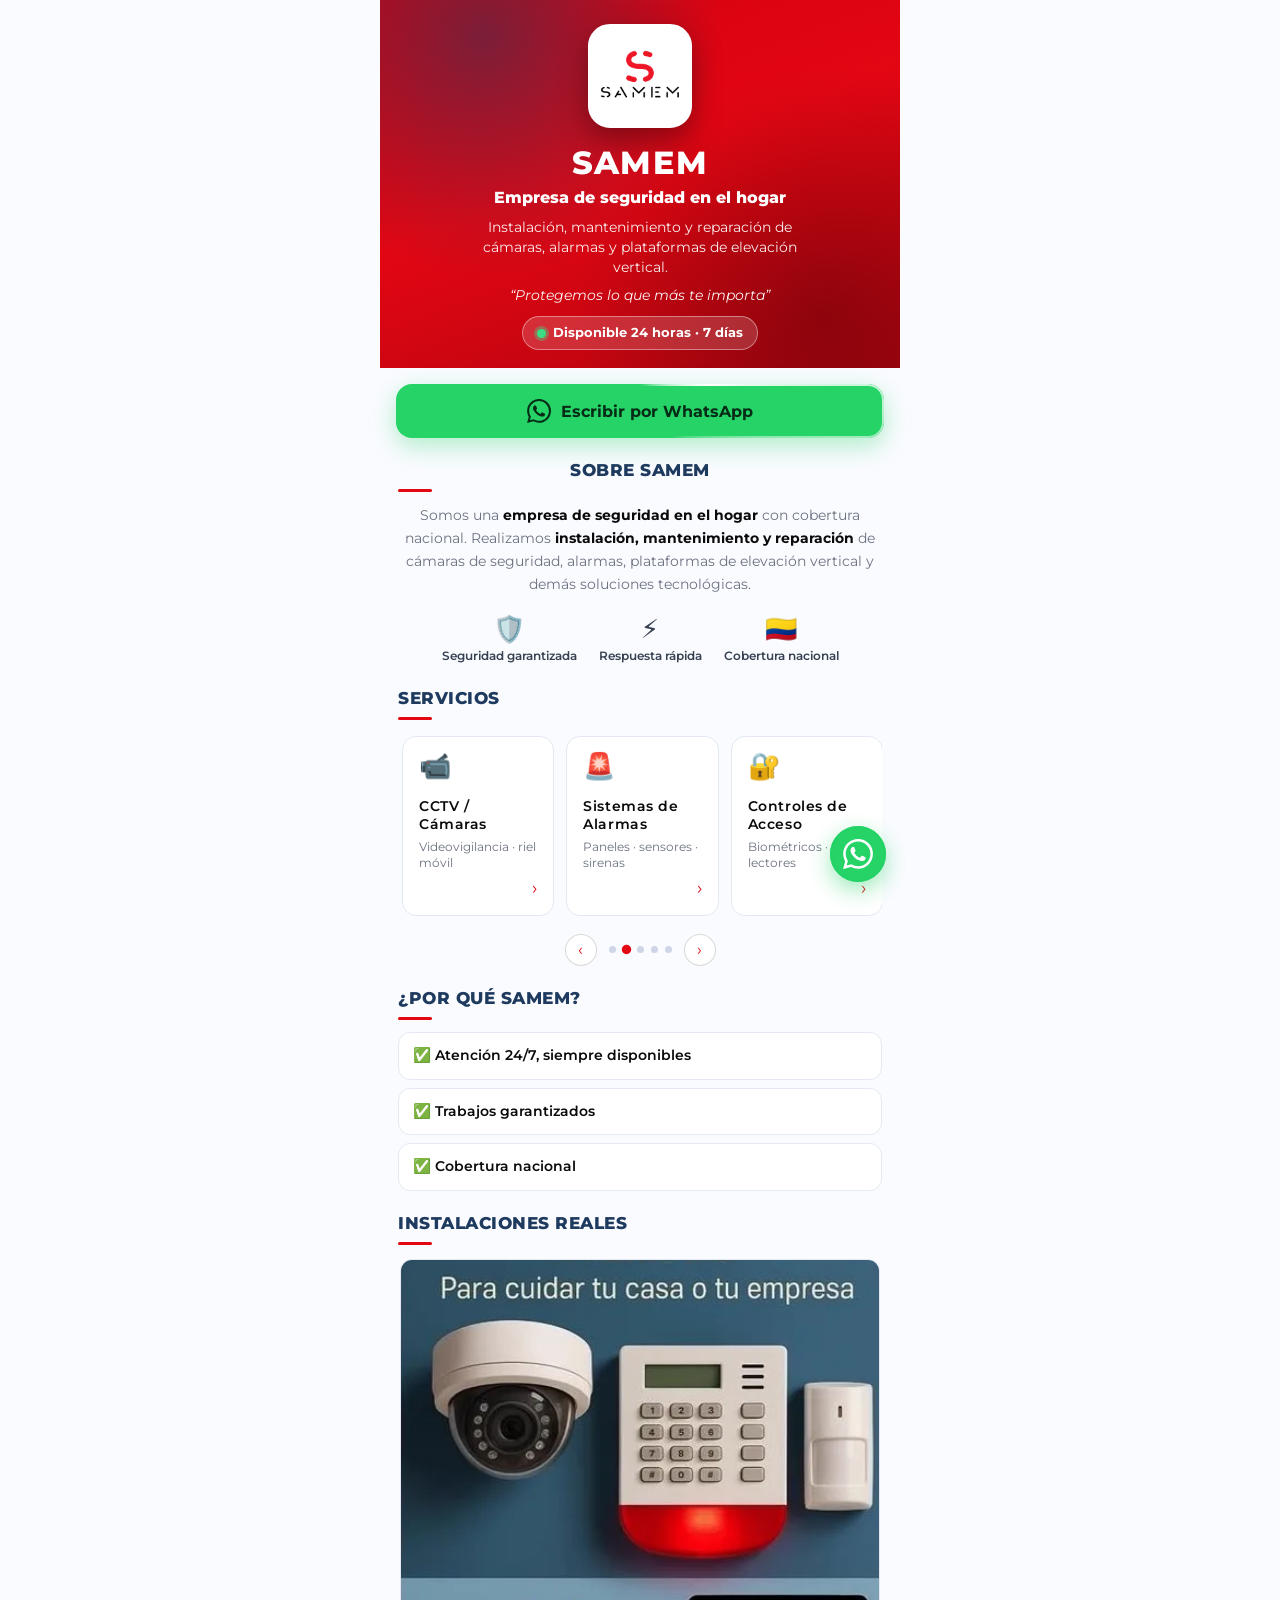
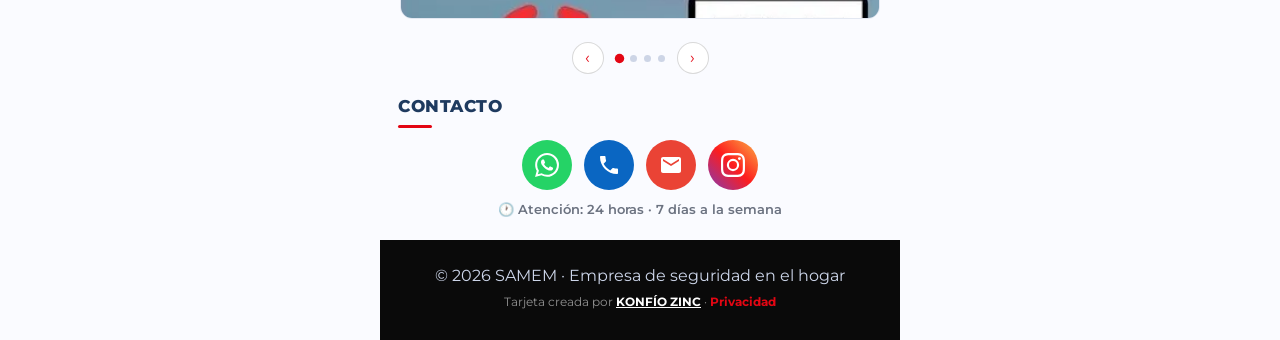
==== commit f6036356: "fix(qa): marca de la agencia como enlace destacado en el pie (KZ-QA-CLIENTES-005)" ====
--- a/index.html
+++ b/index.html
@@ -5,7 +5,7 @@
 <meta name="viewport" content="width=device-width, initial-scale=1.0">
 <meta name="theme-color" content="#E30613">
 <title>SAMEM · Empresa de seguridad en el hogar — Cámaras, alarmas y ascensores</title>
-<meta name="description" content="SAMEM · Empresa de seguridad en el hogar. Instalación, mantenimiento y reparación de cámaras de seguridad, alarmas, plataformas de elevación vertical y soluciones tecnológicas en Colombia. Atención 24/7.">
+<meta name="description" content="SAMEM · Empresa de seguridad en el hogar. Instalación, mantenimiento y reparación de cámaras de seguridad, alarmas, plataformas de elevación vertical y solucio…">
 <meta name="author" content="SAMEM">
 <meta name="robots" content="index, follow, max-image-preview:large">
 <link rel="canonical" href="https://konfiozinc.github.io/samem/">
@@ -56,6 +56,7 @@
 <link rel="preconnect" href="https://fonts.gstatic.com" crossorigin>
 <link href="https://fonts.googleapis.com/css2?family=Montserrat:wght@400;500;600;700;800&display=swap" rel="stylesheet">
 <link rel="stylesheet" href="styles.css">
+    <link rel="icon" type="image/svg+xml" href="favicon.svg">
 </head>
 <body>
 <a class="skip-link" href="#contenido">Saltar al contenido</a>
@@ -197,7 +198,7 @@
   <!-- ═══ FOOTER ═══ -->
   <footer class="footer">
     <p>© <span id="anio"></span> SAMEM · Empresa de seguridad en el hogar</p>
-    <p class="konfio">Tarjeta creada por <a href="https://konfiozinc.github.io/card/" target="_blank" rel="noopener">KONFÍO ZINC</a> · <a href="privacidad.html">Privacidad</a></p>
+    <p class="konfio">Tarjeta creada por <a href="https://konfiozinc.github.io/card/" target="_blank" rel="noopener" style="color: #ffffff; text-decoration: underline; font-weight: bold;">KONFÍO ZINC</a> · <a href="privacidad.html">Privacidad</a></p>
   </footer>
 </main>
 
